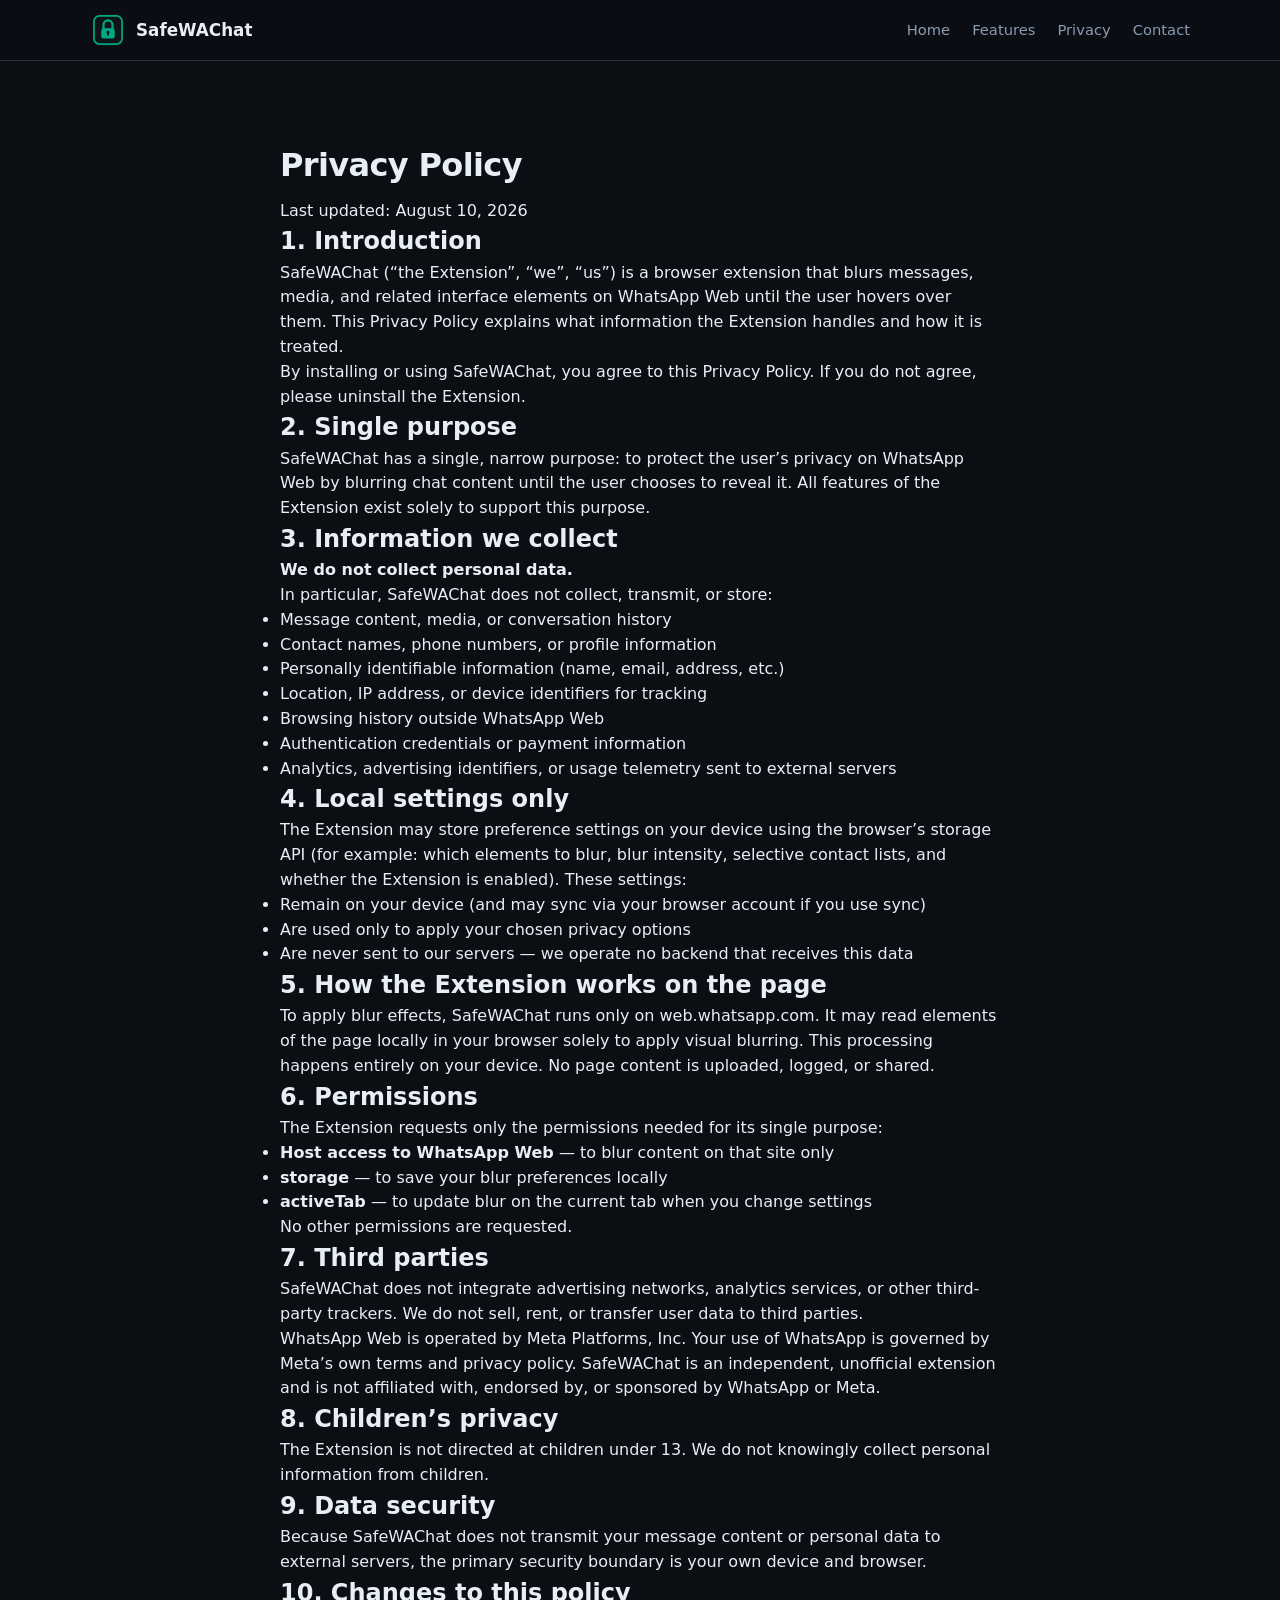
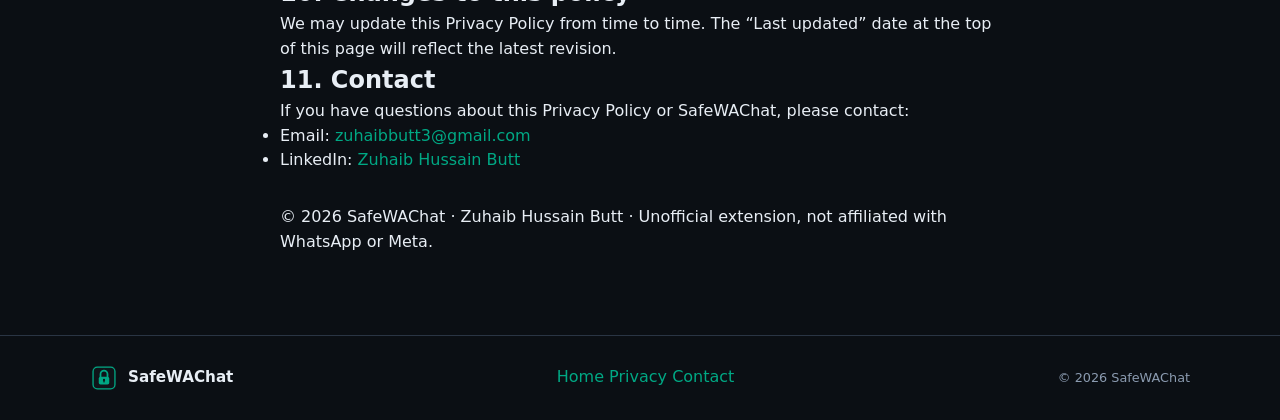
==== docs/privacy.html @ 2e74240d "Add privacy policy page" ====
<!DOCTYPE html>
<html lang="en">
<head>
  <meta charset="UTF-8" />
  <meta name="viewport" content="width=device-width, initial-scale=1.0" />
  <title>Privacy Policy – SafeWAChat</title>
  <meta name="description" content="Privacy Policy for SafeWAChat – how we handle your data." />
  <meta name="theme-color" content="#00a884" />
  <link rel="icon" type="image/svg+xml" href="assets/icon.svg" />
  <link rel="stylesheet" href="styles.css" />
</head>
<body>
  <nav class="nav">
    <div class="container nav-inner">
      <a href="index.html" class="brand">
        <img src="assets/icon.svg" alt="SafeWAChat" width="36" height="36" />
        <span>SafeWAChat</span>
      </a>
      <div class="nav-links">
        <a href="index.html">Home</a>
        <a href="index.html#features">Features</a>
        <a href="privacy.html">Privacy</a>
        <a href="contact.html">Contact</a>
      </div>
    </div>
  </nav>

  <main class="section">
    <div class="container narrow policy">
      <h1 class="section-title" style="text-align:left;margin-bottom:8px;">Privacy Policy</h1>
      <p class="muted">Last updated: August 10, 2026</p>

      <h2>1. Introduction</h2>
      <p>
        SafeWAChat (“the Extension”, “we”, “us”) is a browser extension that blurs messages, media,
        and related interface elements on WhatsApp Web until the user hovers over them.
        This Privacy Policy explains what information the Extension handles and how it is treated.
      </p>
      <p>
        By installing or using SafeWAChat, you agree to this Privacy Policy.
        If you do not agree, please uninstall the Extension.
      </p>

      <h2>2. Single purpose</h2>
      <p>
        SafeWAChat has a single, narrow purpose: to protect the user’s privacy on WhatsApp Web
        by blurring chat content until the user chooses to reveal it. All features of the Extension
        exist solely to support this purpose.
      </p>

      <h2>3. Information we collect</h2>
      <p><strong>We do not collect personal data.</strong></p>
      <p>In particular, SafeWAChat does not collect, transmit, or store:</p>
      <ul>
        <li>Message content, media, or conversation history</li>
        <li>Contact names, phone numbers, or profile information</li>
        <li>Personally identifiable information (name, email, address, etc.)</li>
        <li>Location, IP address, or device identifiers for tracking</li>
        <li>Browsing history outside WhatsApp Web</li>
        <li>Authentication credentials or payment information</li>
        <li>Analytics, advertising identifiers, or usage telemetry sent to external servers</li>
      </ul>

      <h2>4. Local settings only</h2>
      <p>
        The Extension may store preference settings on your device using the browser’s storage API
        (for example: which elements to blur, blur intensity, selective contact lists, and whether
        the Extension is enabled). These settings:
      </p>
      <ul>
        <li>Remain on your device (and may sync via your browser account if you use sync)</li>
        <li>Are used only to apply your chosen privacy options</li>
        <li>Are never sent to our servers — we operate no backend that receives this data</li>
      </ul>

      <h2>5. How the Extension works on the page</h2>
      <p>
        To apply blur effects, SafeWAChat runs only on web.whatsapp.com.
        It may read elements of the page locally in your browser solely to apply visual blurring.
        This processing happens entirely on your device. No page content is uploaded, logged, or shared.
      </p>

      <h2>6. Permissions</h2>
      <p>The Extension requests only the permissions needed for its single purpose:</p>
      <ul>
        <li><strong>Host access to WhatsApp Web</strong> — to blur content on that site only</li>
        <li><strong>storage</strong> — to save your blur preferences locally</li>
        <li><strong>activeTab</strong> — to update blur on the current tab when you change settings</li>
      </ul>
      <p>No other permissions are requested.</p>

      <h2>7. Third parties</h2>
      <p>
        SafeWAChat does not integrate advertising networks, analytics services, or other third-party
        trackers. We do not sell, rent, or transfer user data to third parties.
      </p>
      <p>
        WhatsApp Web is operated by Meta Platforms, Inc. Your use of WhatsApp is governed by Meta’s
        own terms and privacy policy. SafeWAChat is an independent, unofficial extension and is not
        affiliated with, endorsed by, or sponsored by WhatsApp or Meta.
      </p>

      <h2>8. Children’s privacy</h2>
      <p>
        The Extension is not directed at children under 13. We do not knowingly collect personal
        information from children.
      </p>

      <h2>9. Data security</h2>
      <p>
        Because SafeWAChat does not transmit your message content or personal data to external servers,
        the primary security boundary is your own device and browser.
      </p>

      <h2>10. Changes to this policy</h2>
      <p>
        We may update this Privacy Policy from time to time. The “Last updated” date at the top of
        this page will reflect the latest revision.
      </p>

      <h2>11. Contact</h2>
      <p>If you have questions about this Privacy Policy or SafeWAChat, please contact:</p>
      <ul>
        <li>Email: <a href="mailto:zuhaibbutt3@gmail.com">zuhaibbutt3@gmail.com</a></li>
        <li>LinkedIn: <a href="https://www.linkedin.com/in/zuhaib-hussain-butt-6628141a4" target="_blank" rel="noopener">Zuhaib Hussain Butt</a></li>
      </ul>

      <p class="muted" style="margin-top:32px;">
        © 2026 SafeWAChat · Zuhaib Hussain Butt · Unofficial extension, not affiliated with WhatsApp or Meta.
      </p>
    </div>
  </main>

  <footer class="footer">
    <div class="container footer-inner">
      <div class="brand">
        <img src="assets/icon.svg" alt="" width="28" height="28" />
        <span>SafeWAChat</span>
      </div>
      <div class="footer-links">
        <a href="index.html">Home</a>
        <a href="privacy.html">Privacy</a>
        <a href="contact.html">Contact</a>
      </div>
      <p class="copy">© 2026 SafeWAChat</p>
    </div>
  </footer>
</body>
</html>
---- docs/styles.css ----
/* Privacy Extension for WhatsApp Web – Landing page */

:root {
  --bg: #0b0f14;
  --bg-alt: #111820;
  --surface: #1a2332;
  --border: #2a3544;
  --text: #e8eef5;
  --muted: #8b9bb0;
  --green: #00a884;
  --green-dim: #008f70;
  --green-glow: rgba(0, 168, 132, 0.25);
  --radius: 12px;
  --font: system-ui, -apple-system, BlinkMacSystemFont, "Segoe UI", Roboto, sans-serif;
}

*,
*::before,
*::after {
  box-sizing: border-box;
  margin: 0;
  padding: 0;
}

html {
  scroll-behavior: smooth;
}

body {
  font-family: var(--font);
  background: var(--bg);
  color: var(--text);
  line-height: 1.55;
  -webkit-font-smoothing: antialiased;
}

a {
  color: var(--green);
  text-decoration: none;
}

a:hover {
  text-decoration: underline;
}

.container {
  width: min(1100px, 92%);
  margin: 0 auto;
}

.container.narrow {
  width: min(720px, 92%);
}

/* ----- Nav ----- */
.nav {
  position: sticky;
  top: 0;
  z-index: 50;
  background: rgba(11, 15, 20, 0.85);
  backdrop-filter: blur(12px);
  border-bottom: 1px solid var(--border);
}

.nav-inner {
  display: flex;
  align-items: center;
  justify-content: space-between;
  height: 60px;
}

.brand {
  display: flex;
  align-items: center;
  gap: 10px;
  font-weight: 700;
  font-size: 1.05rem;
  color: var(--text);
  text-decoration: none;
}

.brand img {
  border-radius: 8px;
}

.nav-links {
  display: flex;
  align-items: center;
  gap: 22px;
}

.nav-links a {
  color: var(--muted);
  font-size: 0.92rem;
  text-decoration: none;
  transition: color 0.15s;
}

.nav-links a:hover {
  color: var(--text);
}

/* ----- Buttons ----- */
.btn {
  display: inline-flex;
  align-items: center;
  justify-content: center;
  gap: 8px;
  padding: 11px 22px;
  border-radius: 10px;
  font-weight: 600;
  font-size: 0.95rem;
  border: none;
  cursor: pointer;
  transition: background 0.15s, transform 0.1s;
  text-decoration: none !important;
}

.btn:active {
  transform: scale(0.98);
}

.btn-primary {
  background: var(--green);
  color: #fff;
}

.btn-primary:hover {
  background: var(--green-dim);
}

.btn-ghost {
  background: transparent;
  color: var(--text);
  border: 1px solid var(--border);
}

.btn-ghost:hover {
  background: var(--surface);
}

.btn-sm {
  padding: 7px 14px;
  font-size: 0.85rem;
  background: var(--green);
  color: #fff;
  border-radius: 8px;
}

.btn-sm:hover {
  background: var(--green-dim);
}

/* ----- Hero ----- */
.hero {
  padding: 72px 0 80px;
  background:
    radial-gradient(ellipse 80% 50% at 50% -20%, var(--green-glow), transparent),
    var(--bg);
}

.hero-inner {
  display: grid;
  grid-template-columns: 1.1fr 1fr;
  gap: 48px;
  align-items: center;
}

.badge {
  display: inline-block;
  font-size: 0.75rem;
  font-weight: 600;
  letter-spacing: 0.04em;
  text-transform: uppercase;
  color: var(--green);
  background: rgba(0, 168, 132, 0.12);
  border: 1px solid rgba(0, 168, 132, 0.3);
  padding: 5px 12px;
  border-radius: 999px;
  margin-bottom: 18px;
}

.hero h1 {
  font-size: clamp(2rem, 4.5vw, 2.85rem);
  line-height: 1.15;
  font-weight: 800;
  letter-spacing: -0.02em;
  margin-bottom: 16px;
}

.accent {
  color: var(--green);
}

.lead {
  font-size: 1.1rem;
  color: var(--muted);
  max-width: 480px;
  margin-bottom: 28px;
}

.hero-actions {
  display: flex;
  flex-wrap: wrap;
  gap: 12px;
  margin-bottom: 14px;
}

.hint {
  font-size: 0.85rem;
  color: var(--muted);
}

/* Mock browser window */
.mock-window {
  background: var(--surface);
  border: 1px solid var(--border);
  border-radius: 14px;
  overflow: hidden;
  box-shadow: 0 24px 60px rgba(0, 0, 0, 0.45);
}

.mock-titlebar {
  display: flex;
  align-items: center;
  gap: 7px;
  padding: 10px 14px;
  background: #0f151c;
  border-bottom: 1px solid var(--border);
}

.dot {
  width: 10px;
  height: 10px;
  border-radius: 50%;
}
.dot.red { background: #ff5f57; }
.dot.yellow { background: #febc2e; }
.dot.green { background: #28c840; }

.mock-url {
  margin-left: 10px;
  font-size: 0.75rem;
  color: var(--muted);
  background: var(--bg);
  padding: 3px 12px;
  border-radius: 6px;
}

.mock-body {
  display: grid;
  grid-template-columns: 140px 1fr;
  min-height: 260px;
}

.mock-sidebar {
  background: #0f151c;
  border-right: 1px solid var(--border);
  padding: 12px 8px;
  display: flex;
  flex-direction: column;
  gap: 10px;
}

.mock-chat {
  display: flex;
  gap: 8px;
  align-items: center;
  padding: 6px;
  border-radius: 8px;
}

.mock-chat .avatar {
  width: 28px;
  height: 28px;
  border-radius: 50%;
  background: linear-gradient(135deg, #2a3544, #1a2332);
  flex-shrink: 0;
}

.mock-chat .lines {
  flex: 1;
  display: flex;
  flex-direction: column;
  gap: 4px;
}

.line {
  height: 7px;
  border-radius: 4px;
  background: #2a3544;
}
.line.w40 { width: 40%; }
.line.w50 { width: 50%; }
.line.w60 { width: 60%; }
.line.w65 { width: 65%; }
.line.w70 { width: 70%; }
.line.w80 { width: 80%; }

.blurred .avatar,
.blurred .lines .line,
.blurred.mock-msg {
  filter: blur(5px);
}

.mock-chat-panel {
  padding: 16px;
  display: flex;
  flex-direction: column;
  gap: 10px;
  background: var(--bg-alt);
}

.mock-msg {
  max-width: 85%;
  padding: 8px 12px;
  border-radius: 10px;
  font-size: 0.8rem;
  line-height: 1.35;
}

.mock-msg.in {
  background: #1e2a38;
  align-self: flex-start;
  border-bottom-left-radius: 3px;
}

.mock-msg.out {
  background: #005c4b;
  align-self: flex-end;
  border-bottom-right-radius: 3px;
}

.hover-hint {
  margin-top: auto;
  text-align: center;
  font-size: 0.72rem;
  color: var(--muted);
  letter-spacing: 0.03em;
}

/* ----- Sections ----- */
.section {
  padding: 80px 0;
}

.section-alt {
  background: var(--bg-alt);
}

.section-title {
  font-size: clamp(1.6rem, 3vw, 2rem);
  font-weight: 750;
  text-align: center;
  margin-bottom: 10px;
  letter-spacing: -0.02em;
}

.section-sub {
  text-align: center;
  color: var(--muted);
  margin-bottom: 40px;
  font-size: 1.05rem;
}

/* Features grid */
.features-grid {
  display: grid;
  grid-template-columns: repeat(3, 1fr);
  gap: 18px;
}

.card {
  background: var(--surface);
  border: 1px solid var(--border);
  border-radius: var(--radius);
  padding: 22px 20px;
  transition: border-color 0.15s, transform 0.15s;
}

.card:hover {
  border-color: rgba(0, 168, 132, 0.4);
  transform: translateY(-2px);
}

.icon-wrap {
  font-size: 1.5rem;
  margin-bottom: 12px;
}

.card h3 {
  font-size: 1.05rem;
  margin-bottom: 6px;
}

.card p {
  font-size: 0.9rem;
  color: var(--muted);
}

/* Install steps */
.steps {
  list-style: none;
  display: flex;
  flex-direction: column;
  gap: 22px;
  margin-bottom: 32px;
}

.steps li {
  display: flex;
  gap: 16px;
  align-items: flex-start;
}

.step-num {
  flex-shrink: 0;
  width: 32px;
  height: 32px;
  border-radius: 50%;
  background: var(--green);
  color: #fff;
  font-weight: 700;
  font-size: 0.9rem;
  display: flex;
  align-items: center;
  justify-content: center;
}

.steps strong {
  display: block;
  margin-bottom: 4px;
}

.steps p,
.steps pre {
  font-size: 0.9rem;
  color: var(--muted);
}

.steps code,
.steps pre code {
  font-family: ui-monospace, SFMono-Regular, Menlo, Monaco, Consolas, monospace;
  font-size: 0.82rem;
  background: var(--surface);
  padding: 2px 7px;
  border-radius: 5px;
  color: #b8e0d2;
}

.steps pre {
  margin-top: 6px;
  overflow-x: auto;
}

.steps pre code {
  display: block;
  padding: 10px 14px;
}

.shortcut-box {
  display: flex;
  align-items: center;
  justify-content: center;
  gap: 10px;
  flex-wrap: wrap;
  background: var(--surface);
  border: 1px solid var(--border);
  border-radius: var(--radius);
  padding: 16px 20px;
  font-size: 0.95rem;
  color: var(--muted);
}

.kbd {
  display: inline-block;
  background: #0f151c;
  border: 1px solid var(--border);
  border-radius: 6px;
  padding: 4px 10px;
  font-family: inherit;
  font-weight: 600;
  font-size: 0.85rem;
  color: var(--text);
  box-shadow: 0 2px 0 var(--border);
}

/* Privacy */
.privacy-grid {
  display: grid;
  grid-template-columns: 1fr 1fr;
  gap: 20px;
}

.privacy-item {
  background: var(--surface);
  border: 1px solid var(--border);
  border-radius: var(--radius);
  padding: 20px;
}

.privacy-item h3 {
  font-size: 1rem;
  margin-bottom: 6px;
}

.privacy-item p {
  font-size: 0.9rem;
  color: var(--muted);
}

.privacy-item code {
  font-size: 0.8rem;
  background: var(--bg);
  padding: 1px 5px;
  border-radius: 4px;
}

/* CTA */
.cta {
  padding: 72px 0;
  text-align: center;
  background:
    radial-gradient(ellipse 60% 60% at 50% 100%, var(--green-glow), transparent),
    var(--bg-alt);
}

.cta-icon {
  border-radius: 16px;
  margin-bottom: 18px;
}

.cta h2 {
  font-size: 1.7rem;
  margin-bottom: 8px;
}

.cta p {
  color: var(--muted);
  margin-bottom: 24px;
}

.cta .hero-actions {
  justify-content: center;
}

/* Footer */
.footer {
  border-top: 1px solid var(--border);
  padding: 28px 0;
}

.footer-inner {
  display: flex;
  flex-wrap: wrap;
  align-items: center;
  justify-content: space-between;
  gap: 12px;
}

.footer .brand {
  font-size: 0.95rem;
}

.disclaimer,
.copy {
  font-size: 0.8rem;
  color: var(--muted);
}

/* ----- Responsive ----- */
@media (max-width: 860px) {
  .hero-inner {
    grid-template-columns: 1fr;
    gap: 40px;
  }

  .features-grid {
    grid-template-columns: 1fr 1fr;
  }

  .nav-links a:not(.btn-sm) {
    display: none;
  }
}

@media (max-width: 560px) {
  .features-grid {
    grid-template-columns: 1fr;
  }

  .privacy-grid {
    grid-template-columns: 1fr;
  }

  .mock-body {
    grid-template-columns: 1fr;
  }

  .mock-sidebar {
    display: none;
  }

  .hero {
    padding: 48px 0 56px;
  }

  .section {
    padding: 56px 0;
  }
}
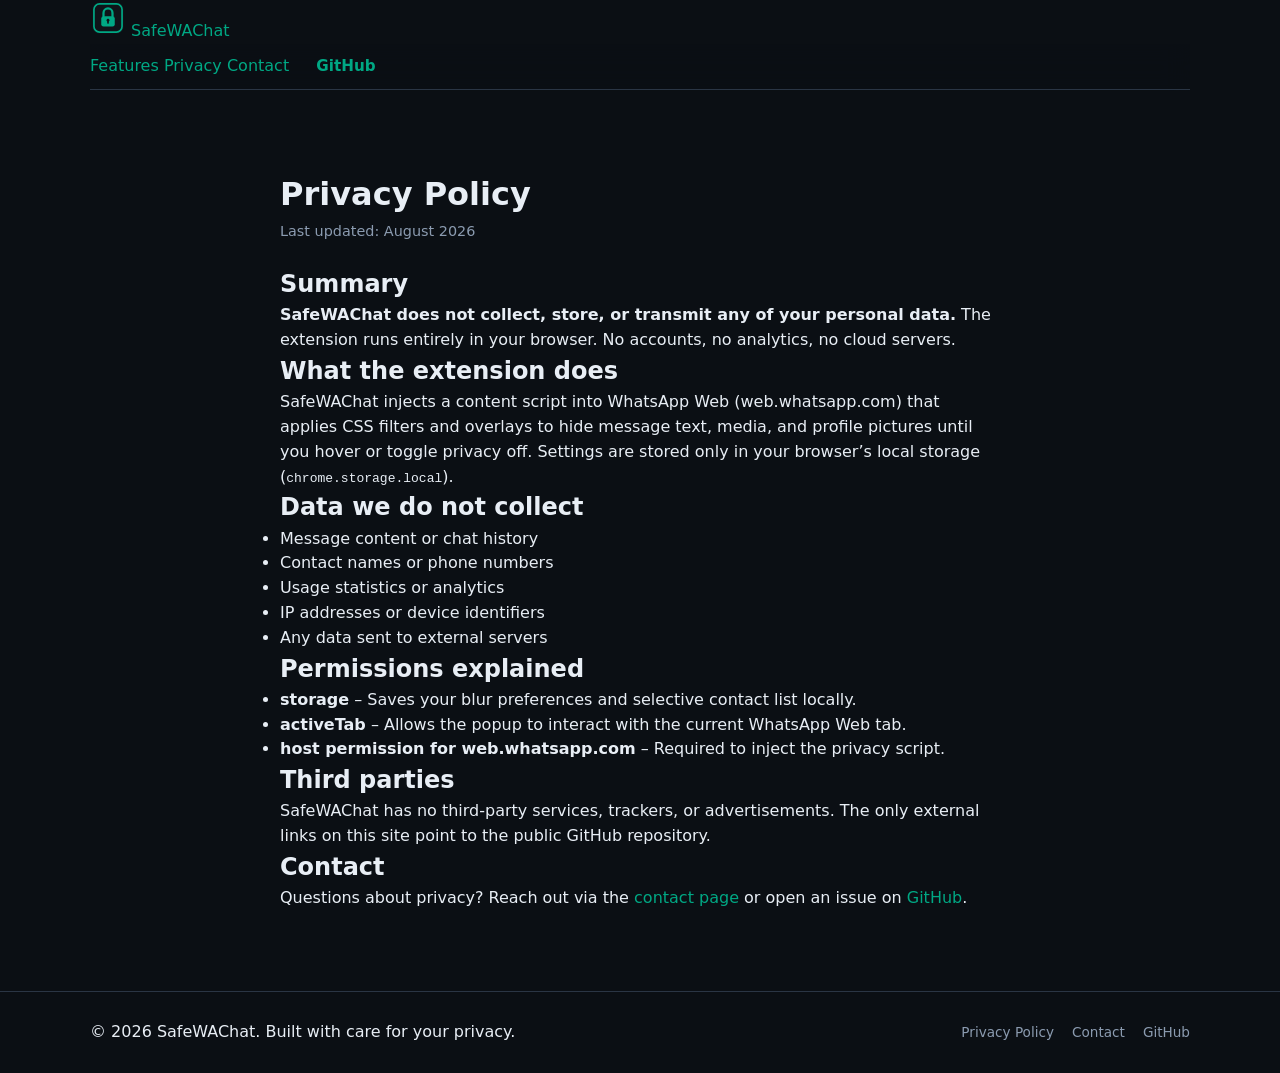
==== commit e6452ccc: "Update SafeWAChat landing pages, styles, and SVG icon" ====
--- a/docs/privacy.html
+++ b/docs/privacy.html
@@ -4,145 +4,86 @@
   <meta charset="UTF-8" />
   <meta name="viewport" content="width=device-width, initial-scale=1.0" />
   <title>Privacy Policy – SafeWAChat</title>
-  <meta name="description" content="Privacy Policy for SafeWAChat – how we handle your data." />
-  <meta name="theme-color" content="#00a884" />
+  <meta name="description" content="Privacy policy for SafeWAChat – we collect nothing. Everything runs locally." />
+  <link rel="stylesheet" href="styles.css" />
   <link rel="icon" type="image/svg+xml" href="assets/icon.svg" />
-  <link rel="stylesheet" href="styles.css" />
 </head>
 <body>
-  <nav class="nav">
-    <div class="container nav-inner">
-      <a href="index.html" class="brand">
+  <header class="header">
+    <div class="container header-inner">
+      <a href="index.html" class="logo">
         <img src="assets/icon.svg" alt="SafeWAChat" width="36" height="36" />
         <span>SafeWAChat</span>
       </a>
-      <div class="nav-links">
-        <a href="index.html">Home</a>
+      <nav class="nav">
         <a href="index.html#features">Features</a>
         <a href="privacy.html">Privacy</a>
         <a href="contact.html">Contact</a>
-      </div>
+        <a href="https://github.com/zuhaibbutt786/whatsapp-web-privacy-extension" class="btn btn-sm" target="_blank" rel="noopener">GitHub</a>
+      </nav>
     </div>
-  </nav>
+  </header>
 
   <main class="section">
-    <div class="container narrow policy">
-      <h1 class="section-title" style="text-align:left;margin-bottom:8px;">Privacy Policy</h1>
-      <p class="muted">Last updated: August 10, 2026</p>
+    <div class="container narrow">
+      <h1 class="page-title">Privacy Policy</h1>
+      <p class="muted">Last updated: August 2026</p>
 
-      <h2>1. Introduction</h2>
-      <p>
-        SafeWAChat (“the Extension”, “we”, “us”) is a browser extension that blurs messages, media,
-        and related interface elements on WhatsApp Web until the user hovers over them.
-        This Privacy Policy explains what information the Extension handles and how it is treated.
-      </p>
-      <p>
-        By installing or using SafeWAChat, you agree to this Privacy Policy.
-        If you do not agree, please uninstall the Extension.
-      </p>
+      <div class="prose">
+        <h2>Summary</h2>
+        <p>
+          <strong>SafeWAChat does not collect, store, or transmit any of your personal data.</strong>
+          The extension runs entirely in your browser. No accounts, no analytics, no cloud servers.
+        </p>
 
-      <h2>2. Single purpose</h2>
-      <p>
-        SafeWAChat has a single, narrow purpose: to protect the user’s privacy on WhatsApp Web
-        by blurring chat content until the user chooses to reveal it. All features of the Extension
-        exist solely to support this purpose.
-      </p>
+        <h2>What the extension does</h2>
+        <p>
+          SafeWAChat injects a content script into WhatsApp Web (web.whatsapp.com) that applies CSS
+          filters and overlays to hide message text, media, and profile pictures until you hover or
+          toggle privacy off. Settings are stored only in your browser’s local storage
+          (<code>chrome.storage.local</code>).
+        </p>
 
-      <h2>3. Information we collect</h2>
-      <p><strong>We do not collect personal data.</strong></p>
-      <p>In particular, SafeWAChat does not collect, transmit, or store:</p>
-      <ul>
-        <li>Message content, media, or conversation history</li>
-        <li>Contact names, phone numbers, or profile information</li>
-        <li>Personally identifiable information (name, email, address, etc.)</li>
-        <li>Location, IP address, or device identifiers for tracking</li>
-        <li>Browsing history outside WhatsApp Web</li>
-        <li>Authentication credentials or payment information</li>
-        <li>Analytics, advertising identifiers, or usage telemetry sent to external servers</li>
-      </ul>
+        <h2>Data we do not collect</h2>
+        <ul>
+          <li>Message content or chat history</li>
+          <li>Contact names or phone numbers</li>
+          <li>Usage statistics or analytics</li>
+          <li>IP addresses or device identifiers</li>
+          <li>Any data sent to external servers</li>
+        </ul>
 
-      <h2>4. Local settings only</h2>
-      <p>
-        The Extension may store preference settings on your device using the browser’s storage API
-        (for example: which elements to blur, blur intensity, selective contact lists, and whether
-        the Extension is enabled). These settings:
-      </p>
-      <ul>
-        <li>Remain on your device (and may sync via your browser account if you use sync)</li>
-        <li>Are used only to apply your chosen privacy options</li>
-        <li>Are never sent to our servers — we operate no backend that receives this data</li>
-      </ul>
+        <h2>Permissions explained</h2>
+        <ul>
+          <li><strong>storage</strong> – Saves your blur preferences and selective contact list locally.</li>
+          <li><strong>activeTab</strong> – Allows the popup to interact with the current WhatsApp Web tab.</li>
+          <li><strong>host permission for web.whatsapp.com</strong> – Required to inject the privacy script.</li>
+        </ul>
 
-      <h2>5. How the Extension works on the page</h2>
-      <p>
-        To apply blur effects, SafeWAChat runs only on web.whatsapp.com.
-        It may read elements of the page locally in your browser solely to apply visual blurring.
-        This processing happens entirely on your device. No page content is uploaded, logged, or shared.
-      </p>
+        <h2>Third parties</h2>
+        <p>
+          SafeWAChat has no third-party services, trackers, or advertisements.
+          The only external links on this site point to the public GitHub repository.
+        </p>
 
-      <h2>6. Permissions</h2>
-      <p>The Extension requests only the permissions needed for its single purpose:</p>
-      <ul>
-        <li><strong>Host access to WhatsApp Web</strong> — to blur content on that site only</li>
-        <li><strong>storage</strong> — to save your blur preferences locally</li>
-        <li><strong>activeTab</strong> — to update blur on the current tab when you change settings</li>
-      </ul>
-      <p>No other permissions are requested.</p>
-
-      <h2>7. Third parties</h2>
-      <p>
-        SafeWAChat does not integrate advertising networks, analytics services, or other third-party
-        trackers. We do not sell, rent, or transfer user data to third parties.
-      </p>
-      <p>
-        WhatsApp Web is operated by Meta Platforms, Inc. Your use of WhatsApp is governed by Meta’s
-        own terms and privacy policy. SafeWAChat is an independent, unofficial extension and is not
-        affiliated with, endorsed by, or sponsored by WhatsApp or Meta.
-      </p>
-
-      <h2>8. Children’s privacy</h2>
-      <p>
-        The Extension is not directed at children under 13. We do not knowingly collect personal
-        information from children.
-      </p>
-
-      <h2>9. Data security</h2>
-      <p>
-        Because SafeWAChat does not transmit your message content or personal data to external servers,
-        the primary security boundary is your own device and browser.
-      </p>
-
-      <h2>10. Changes to this policy</h2>
-      <p>
-        We may update this Privacy Policy from time to time. The “Last updated” date at the top of
-        this page will reflect the latest revision.
-      </p>
-
-      <h2>11. Contact</h2>
-      <p>If you have questions about this Privacy Policy or SafeWAChat, please contact:</p>
-      <ul>
-        <li>Email: <a href="mailto:zuhaibbutt3@gmail.com">zuhaibbutt3@gmail.com</a></li>
-        <li>LinkedIn: <a href="https://www.linkedin.com/in/zuhaib-hussain-butt-6628141a4" target="_blank" rel="noopener">Zuhaib Hussain Butt</a></li>
-      </ul>
-
-      <p class="muted" style="margin-top:32px;">
-        © 2026 SafeWAChat · Zuhaib Hussain Butt · Unofficial extension, not affiliated with WhatsApp or Meta.
-      </p>
+        <h2>Contact</h2>
+        <p>
+          Questions about privacy? Reach out via the
+          <a href="contact.html">contact page</a> or open an issue on
+          <a href="https://github.com/zuhaibbutt786/whatsapp-web-privacy-extension" target="_blank" rel="noopener">GitHub</a>.
+        </p>
+      </div>
     </div>
   </main>
 
   <footer class="footer">
     <div class="container footer-inner">
-      <div class="brand">
-        <img src="assets/icon.svg" alt="" width="28" height="28" />
-        <span>SafeWAChat</span>
+      <p>© 2026 SafeWAChat. Built with care for your privacy.</p>
+      <div class="footer-links">
+        <a href="privacy.html">Privacy Policy</a>
+        <a href="contact.html">Contact</a>
+        <a href="https://github.com/zuhaibbutt786/whatsapp-web-privacy-extension" target="_blank" rel="noopener">GitHub</a>
       </div>
-      <div class="footer-links">
-        <a href="index.html">Home</a>
-        <a href="privacy.html">Privacy</a>
-        <a href="contact.html">Contact</a>
-      </div>
-      <p class="copy">© 2026 SafeWAChat</p>
     </div>
   </footer>
 </body>
--- a/docs/styles.css
+++ b/docs/styles.css
@@ -1,4 +1,4 @@
-/* Privacy Extension for WhatsApp Web – Landing page */
+/* SafeWAChat – Landing page */
 
 :root {
   --bg: #0b0f14;
@@ -52,7 +52,6 @@
   width: min(720px, 92%);
 }
 
-/* ----- Nav ----- */
 .nav {
   position: sticky;
   top: 0;
@@ -100,7 +99,6 @@
   color: var(--text);
 }
 
-/* ----- Buttons ----- */
 .btn {
   display: inline-flex;
   align-items: center;
@@ -139,19 +137,6 @@
   background: var(--surface);
 }
 
-.btn-sm {
-  padding: 7px 14px;
-  font-size: 0.85rem;
-  background: var(--green);
-  color: #fff;
-  border-radius: 8px;
-}
-
-.btn-sm:hover {
-  background: var(--green-dim);
-}
-
-/* ----- Hero ----- */
 .hero {
   padding: 72px 0 80px;
   background:
@@ -206,12 +191,6 @@
   margin-bottom: 14px;
 }
 
-.hint {
-  font-size: 0.85rem;
-  color: var(--muted);
-}
-
-/* Mock browser window */
 .mock-window {
   background: var(--surface);
   border: 1px solid var(--border);
@@ -339,7 +318,6 @@
   letter-spacing: 0.03em;
 }
 
-/* ----- Sections ----- */
 .section {
   padding: 80px 0;
 }
@@ -363,7 +341,6 @@
   font-size: 1.05rem;
 }
 
-/* Features grid */
 .features-grid {
   display: grid;
   grid-template-columns: repeat(3, 1fr);
@@ -398,94 +375,6 @@
   color: var(--muted);
 }
 
-/* Install steps */
-.steps {
-  list-style: none;
-  display: flex;
-  flex-direction: column;
-  gap: 22px;
-  margin-bottom: 32px;
-}
-
-.steps li {
-  display: flex;
-  gap: 16px;
-  align-items: flex-start;
-}
-
-.step-num {
-  flex-shrink: 0;
-  width: 32px;
-  height: 32px;
-  border-radius: 50%;
-  background: var(--green);
-  color: #fff;
-  font-weight: 700;
-  font-size: 0.9rem;
-  display: flex;
-  align-items: center;
-  justify-content: center;
-}
-
-.steps strong {
-  display: block;
-  margin-bottom: 4px;
-}
-
-.steps p,
-.steps pre {
-  font-size: 0.9rem;
-  color: var(--muted);
-}
-
-.steps code,
-.steps pre code {
-  font-family: ui-monospace, SFMono-Regular, Menlo, Monaco, Consolas, monospace;
-  font-size: 0.82rem;
-  background: var(--surface);
-  padding: 2px 7px;
-  border-radius: 5px;
-  color: #b8e0d2;
-}
-
-.steps pre {
-  margin-top: 6px;
-  overflow-x: auto;
-}
-
-.steps pre code {
-  display: block;
-  padding: 10px 14px;
-}
-
-.shortcut-box {
-  display: flex;
-  align-items: center;
-  justify-content: center;
-  gap: 10px;
-  flex-wrap: wrap;
-  background: var(--surface);
-  border: 1px solid var(--border);
-  border-radius: var(--radius);
-  padding: 16px 20px;
-  font-size: 0.95rem;
-  color: var(--muted);
-}
-
-.kbd {
-  display: inline-block;
-  background: #0f151c;
-  border: 1px solid var(--border);
-  border-radius: 6px;
-  padding: 4px 10px;
-  font-family: inherit;
-  font-weight: 600;
-  font-size: 0.85rem;
-  color: var(--text);
-  box-shadow: 0 2px 0 var(--border);
-}
-
-/* Privacy */
 .privacy-grid {
   display: grid;
   grid-template-columns: 1fr 1fr;
@@ -509,14 +398,6 @@
   color: var(--muted);
 }
 
-.privacy-item code {
-  font-size: 0.8rem;
-  background: var(--bg);
-  padding: 1px 5px;
-  border-radius: 4px;
-}
-
-/* CTA */
 .cta {
   padding: 72px 0;
   text-align: center;
@@ -544,7 +425,6 @@
   justify-content: center;
 }
 
-/* Footer */
 .footer {
   border-top: 1px solid var(--border);
   padding: 28px 0;
@@ -568,19 +448,117 @@
   color: var(--muted);
 }
 
-/* ----- Responsive ----- */
+.intro-card {
+  background: var(--surface);
+  border: 1px solid var(--border);
+  border-radius: var(--radius);
+  padding: 28px 26px;
+  font-size: 1.02rem;
+  color: var(--muted);
+  line-height: 1.65;
+}
+
+.intro-card p + p {
+  margin-top: 14px;
+}
+
+.intro-card strong {
+  color: var(--text);
+}
+
+.policy h2 {
+  font-size: 1.15rem;
+  margin: 28px 0 10px;
+  color: var(--text);
+}
+
+.policy p,
+.policy li {
+  color: var(--muted);
+  font-size: 0.95rem;
+  line-height: 1.6;
+  margin-bottom: 10px;
+}
+
+.policy ul {
+  padding-left: 22px;
+  margin-bottom: 14px;
+}
+
+.muted {
+  color: var(--muted);
+  font-size: 0.9rem;
+  margin-bottom: 24px;
+}
+
+.contact-grid {
+  display: grid;
+  grid-template-columns: repeat(3, 1fr);
+  gap: 18px;
+  margin-top: 28px;
+}
+
+.contact-card {
+  background: var(--surface);
+  border: 1px solid var(--border);
+  border-radius: var(--radius);
+  padding: 28px 20px;
+  text-align: center;
+  text-decoration: none !important;
+  color: inherit;
+  transition: border-color 0.15s, transform 0.15s;
+}
+
+.contact-card:hover {
+  border-color: rgba(0, 168, 132, 0.45);
+  transform: translateY(-2px);
+}
+
+.contact-icon {
+  font-size: 1.8rem;
+  margin-bottom: 12px;
+}
+
+.contact-card h3 {
+  font-size: 1.05rem;
+  margin-bottom: 6px;
+  color: var(--text);
+}
+
+.contact-card p {
+  font-size: 0.9rem;
+  color: var(--muted);
+  word-break: break-all;
+}
+
+.footer-links {
+  display: flex;
+  gap: 18px;
+}
+
+.footer-links a {
+  color: var(--muted);
+  font-size: 0.85rem;
+  text-decoration: none;
+}
+
+.footer-links a:hover {
+  color: var(--green);
+}
+
 @media (max-width: 860px) {
   .hero-inner {
     grid-template-columns: 1fr;
     gap: 40px;
   }
-
   .features-grid {
     grid-template-columns: 1fr 1fr;
   }
-
-  .nav-links a:not(.btn-sm) {
-    display: none;
+}
+
+@media (max-width: 700px) {
+  .contact-grid {
+    grid-template-columns: 1fr;
   }
 }
 
@@ -588,23 +566,18 @@
   .features-grid {
     grid-template-columns: 1fr;
   }
-
   .privacy-grid {
     grid-template-columns: 1fr;
   }
-
   .mock-body {
     grid-template-columns: 1fr;
   }
-
   .mock-sidebar {
     display: none;
   }
-
   .hero {
     padding: 48px 0 56px;
   }
-
   .section {
     padding: 56px 0;
   }
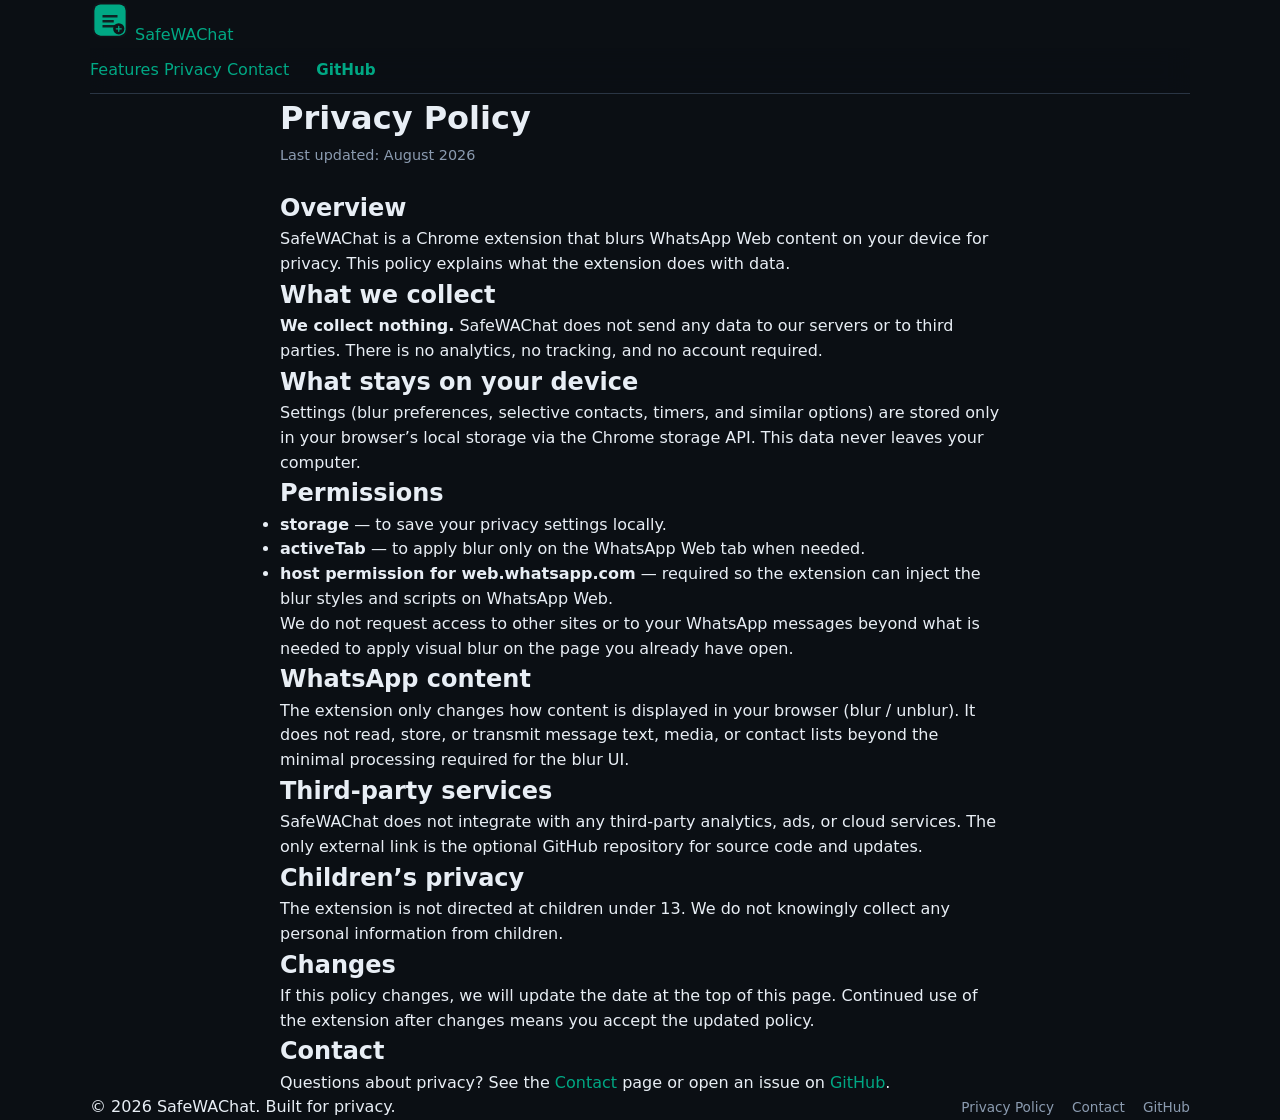
==== commit c0a3c714: "Update SafeWAChat docs: landing, privacy, contact, styles, script and SVG icon" ====
--- a/docs/privacy.html
+++ b/docs/privacy.html
@@ -3,82 +3,87 @@
 <head>
   <meta charset="UTF-8" />
   <meta name="viewport" content="width=device-width, initial-scale=1.0" />
-  <title>Privacy Policy – SafeWAChat</title>
-  <meta name="description" content="Privacy policy for SafeWAChat – we collect nothing. Everything runs locally." />
+  <meta name="description" content="SafeWAChat Privacy Policy — how we handle data and what the extension does and does not collect." />
+  <title>Privacy Policy — SafeWAChat</title>
+  <link rel="icon" type="image/svg+xml" href="assets/icon.svg" />
   <link rel="stylesheet" href="styles.css" />
-  <link rel="icon" type="image/svg+xml" href="assets/icon.svg" />
 </head>
 <body>
-  <header class="header">
+  <header class="site-header">
     <div class="container header-inner">
       <a href="index.html" class="logo">
-        <img src="assets/icon.svg" alt="SafeWAChat" width="36" height="36" />
+        <img src="assets/icon.svg" alt="SafeWAChat" width="40" height="40" />
         <span>SafeWAChat</span>
       </a>
       <nav class="nav">
         <a href="index.html#features">Features</a>
-        <a href="privacy.html">Privacy</a>
+        <a href="privacy.html" class="active">Privacy</a>
         <a href="contact.html">Contact</a>
-        <a href="https://github.com/zuhaibbutt786/whatsapp-web-privacy-extension" class="btn btn-sm" target="_blank" rel="noopener">GitHub</a>
+        <a href="https://github.com/zuhaibbutt786/whatsapp-web-privacy-extension" class="btn btn-outline" target="_blank" rel="noopener">GitHub</a>
       </nav>
     </div>
   </header>
 
-  <main class="section">
+  <main class="page-content">
     <div class="container narrow">
-      <h1 class="page-title">Privacy Policy</h1>
+      <h1>Privacy Policy</h1>
       <p class="muted">Last updated: August 2026</p>
 
-      <div class="prose">
-        <h2>Summary</h2>
-        <p>
-          <strong>SafeWAChat does not collect, store, or transmit any of your personal data.</strong>
-          The extension runs entirely in your browser. No accounts, no analytics, no cloud servers.
-        </p>
+      <section>
+        <h2>Overview</h2>
+        <p>SafeWAChat is a Chrome extension that blurs WhatsApp Web content on your device for privacy. This policy explains what the extension does with data.</p>
+      </section>
 
-        <h2>What the extension does</h2>
-        <p>
-          SafeWAChat injects a content script into WhatsApp Web (web.whatsapp.com) that applies CSS
-          filters and overlays to hide message text, media, and profile pictures until you hover or
-          toggle privacy off. Settings are stored only in your browser’s local storage
-          (<code>chrome.storage.local</code>).
-        </p>
+      <section>
+        <h2>What we collect</h2>
+        <p><strong>We collect nothing.</strong> SafeWAChat does not send any data to our servers or to third parties. There is no analytics, no tracking, and no account required.</p>
+      </section>
 
-        <h2>Data we do not collect</h2>
+      <section>
+        <h2>What stays on your device</h2>
+        <p>Settings (blur preferences, selective contacts, timers, and similar options) are stored only in your browser’s local storage via the Chrome storage API. This data never leaves your computer.</p>
+      </section>
+
+      <section>
+        <h2>Permissions</h2>
         <ul>
-          <li>Message content or chat history</li>
-          <li>Contact names or phone numbers</li>
-          <li>Usage statistics or analytics</li>
-          <li>IP addresses or device identifiers</li>
-          <li>Any data sent to external servers</li>
+          <li><strong>storage</strong> — to save your privacy settings locally.</li>
+          <li><strong>activeTab</strong> — to apply blur only on the WhatsApp Web tab when needed.</li>
+          <li><strong>host permission for web.whatsapp.com</strong> — required so the extension can inject the blur styles and scripts on WhatsApp Web.</li>
         </ul>
+        <p>We do not request access to other sites or to your WhatsApp messages beyond what is needed to apply visual blur on the page you already have open.</p>
+      </section>
 
-        <h2>Permissions explained</h2>
-        <ul>
-          <li><strong>storage</strong> – Saves your blur preferences and selective contact list locally.</li>
-          <li><strong>activeTab</strong> – Allows the popup to interact with the current WhatsApp Web tab.</li>
-          <li><strong>host permission for web.whatsapp.com</strong> – Required to inject the privacy script.</li>
-        </ul>
+      <section>
+        <h2>WhatsApp content</h2>
+        <p>The extension only changes how content is displayed in your browser (blur / unblur). It does not read, store, or transmit message text, media, or contact lists beyond the minimal processing required for the blur UI.</p>
+      </section>
 
-        <h2>Third parties</h2>
-        <p>
-          SafeWAChat has no third-party services, trackers, or advertisements.
-          The only external links on this site point to the public GitHub repository.
-        </p>
+      <section>
+        <h2>Third-party services</h2>
+        <p>SafeWAChat does not integrate with any third-party analytics, ads, or cloud services. The only external link is the optional GitHub repository for source code and updates.</p>
+      </section>
 
+      <section>
+        <h2>Children’s privacy</h2>
+        <p>The extension is not directed at children under 13. We do not knowingly collect any personal information from children.</p>
+      </section>
+
+      <section>
+        <h2>Changes</h2>
+        <p>If this policy changes, we will update the date at the top of this page. Continued use of the extension after changes means you accept the updated policy.</p>
+      </section>
+
+      <section>
         <h2>Contact</h2>
-        <p>
-          Questions about privacy? Reach out via the
-          <a href="contact.html">contact page</a> or open an issue on
-          <a href="https://github.com/zuhaibbutt786/whatsapp-web-privacy-extension" target="_blank" rel="noopener">GitHub</a>.
-        </p>
-      </div>
+        <p>Questions about privacy? See the <a href="contact.html">Contact</a> page or open an issue on <a href="https://github.com/zuhaibbutt786/whatsapp-web-privacy-extension" target="_blank" rel="noopener">GitHub</a>.</p>
+      </section>
     </div>
   </main>
 
-  <footer class="footer">
+  <footer class="site-footer">
     <div class="container footer-inner">
-      <p>© 2026 SafeWAChat. Built with care for your privacy.</p>
+      <p>© 2026 SafeWAChat. Built for privacy.</p>
       <div class="footer-links">
         <a href="privacy.html">Privacy Policy</a>
         <a href="contact.html">Contact</a>
@@ -86,5 +91,7 @@
       </div>
     </div>
   </footer>
+
+  <script src="script.js"></script>
 </body>
 </html>
--- a/docs/styles.css
+++ b/docs/styles.css
@@ -52,6 +52,7 @@
   width: min(720px, 92%);
 }
 
+/* ----- Nav ----- */
 .nav {
   position: sticky;
   top: 0;
@@ -99,6 +100,7 @@
   color: var(--text);
 }
 
+/* ----- Buttons ----- */
 .btn {
   display: inline-flex;
   align-items: center;
@@ -137,6 +139,19 @@
   background: var(--surface);
 }
 
+.btn-sm {
+  padding: 7px 14px;
+  font-size: 0.85rem;
+  background: var(--green);
+  color: #fff;
+  border-radius: 8px;
+}
+
+.btn-sm:hover {
+  background: var(--green-dim);
+}
+
+/* ----- Hero ----- */
 .hero {
   padding: 72px 0 80px;
   background:
@@ -318,6 +333,7 @@
   letter-spacing: 0.03em;
 }
 
+/* ----- Sections ----- */
 .section {
   padding: 80px 0;
 }
@@ -448,6 +464,49 @@
   color: var(--muted);
 }
 
+/* ----- Responsive ----- */
+@media (max-width: 860px) {
+  .hero-inner {
+    grid-template-columns: 1fr;
+    gap: 40px;
+  }
+
+  .features-grid {
+    grid-template-columns: 1fr 1fr;
+  }
+
+  .nav-links a:not(.btn-sm) {
+    display: none;
+  }
+}
+
+@media (max-width: 560px) {
+  .features-grid {
+    grid-template-columns: 1fr;
+  }
+
+  .privacy-grid {
+    grid-template-columns: 1fr;
+  }
+
+  .mock-body {
+    grid-template-columns: 1fr;
+  }
+
+  .mock-sidebar {
+    display: none;
+  }
+
+  .hero {
+    padding: 48px 0 56px;
+  }
+
+  .section {
+    padding: 56px 0;
+  }
+}
+
+/* ----- Extra pages ----- */
 .intro-card {
   background: var(--surface);
   border: 1px solid var(--border);
@@ -483,6 +542,14 @@
 .policy ul {
   padding-left: 22px;
   margin-bottom: 14px;
+}
+
+.policy code {
+  font-size: 0.85rem;
+  background: var(--surface);
+  padding: 2px 6px;
+  border-radius: 4px;
+  color: #b8e0d2;
 }
 
 .muted {
@@ -546,39 +613,8 @@
   color: var(--green);
 }
 
-@media (max-width: 860px) {
-  .hero-inner {
-    grid-template-columns: 1fr;
-    gap: 40px;
-  }
-  .features-grid {
-    grid-template-columns: 1fr 1fr;
-  }
-}
-
 @media (max-width: 700px) {
   .contact-grid {
     grid-template-columns: 1fr;
   }
 }
-
-@media (max-width: 560px) {
-  .features-grid {
-    grid-template-columns: 1fr;
-  }
-  .privacy-grid {
-    grid-template-columns: 1fr;
-  }
-  .mock-body {
-    grid-template-columns: 1fr;
-  }
-  .mock-sidebar {
-    display: none;
-  }
-  .hero {
-    padding: 48px 0 56px;
-  }
-  .section {
-    padding: 56px 0;
-  }
-}
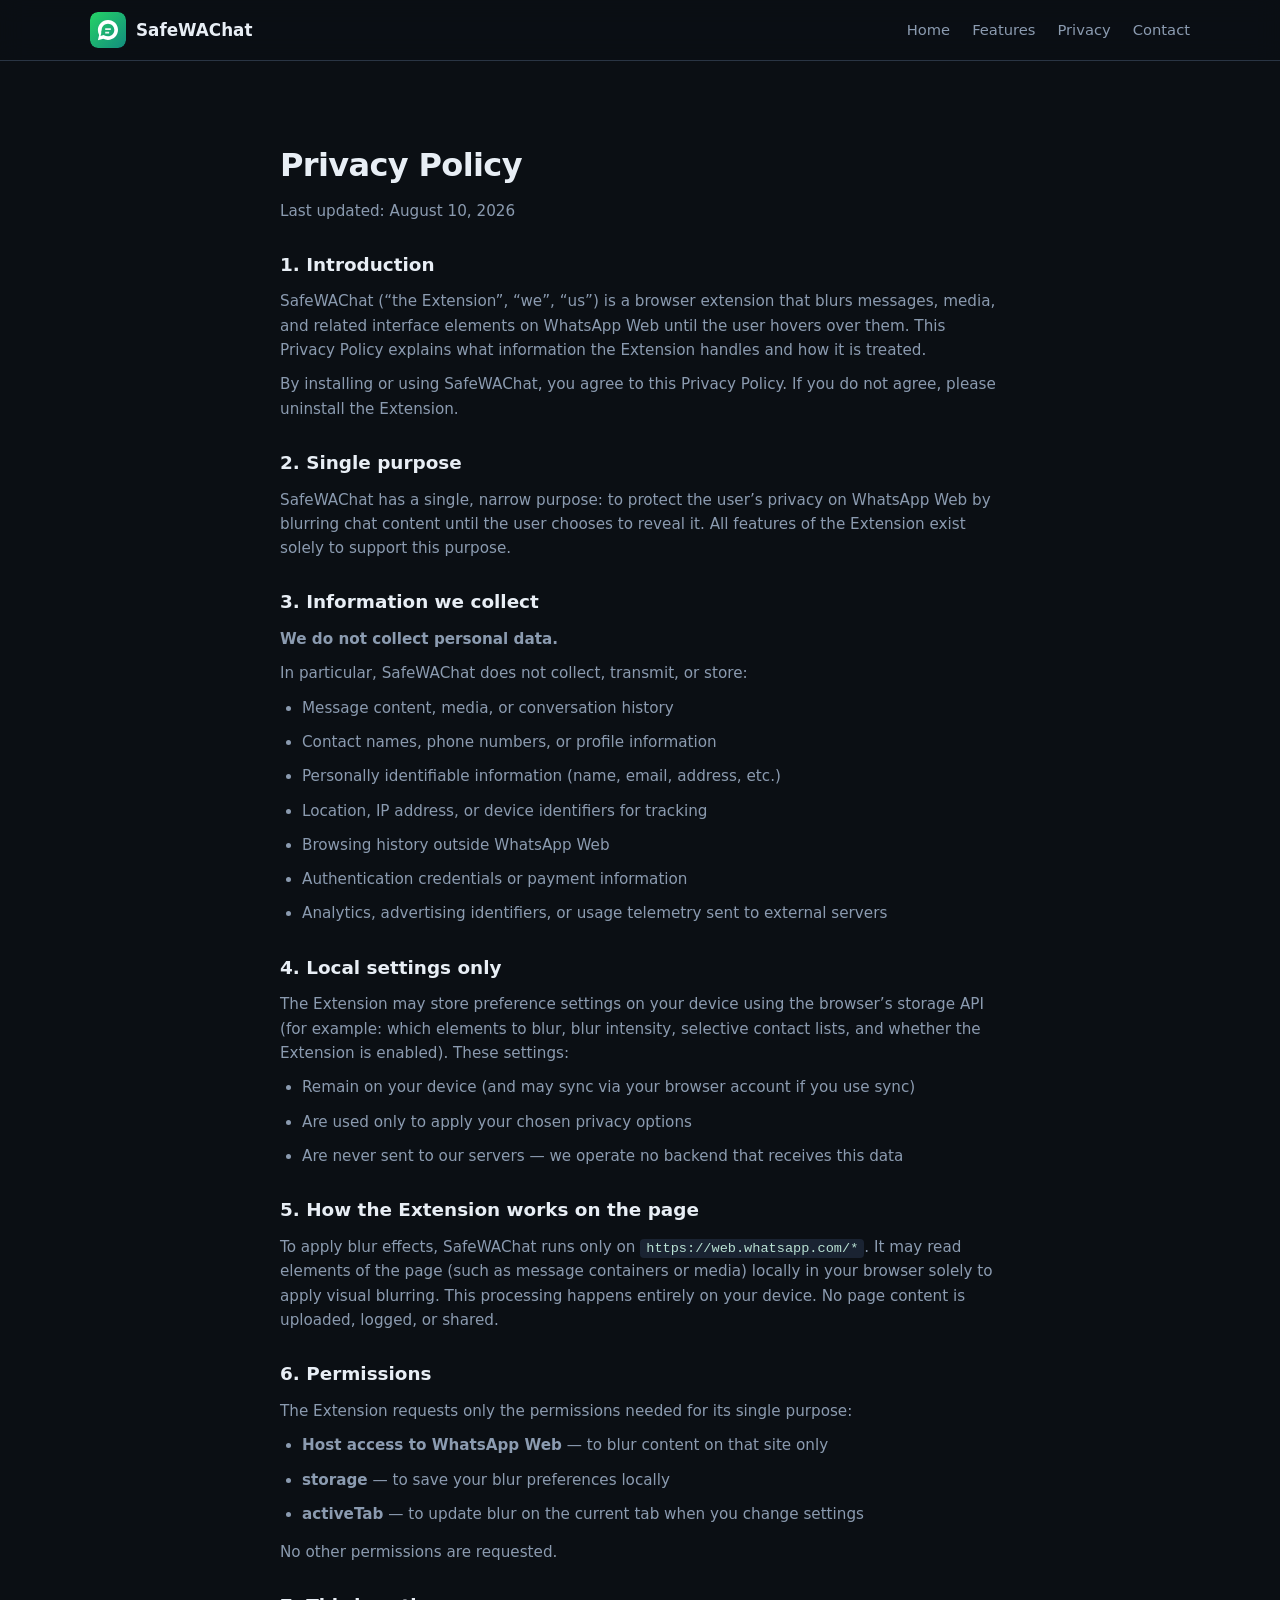
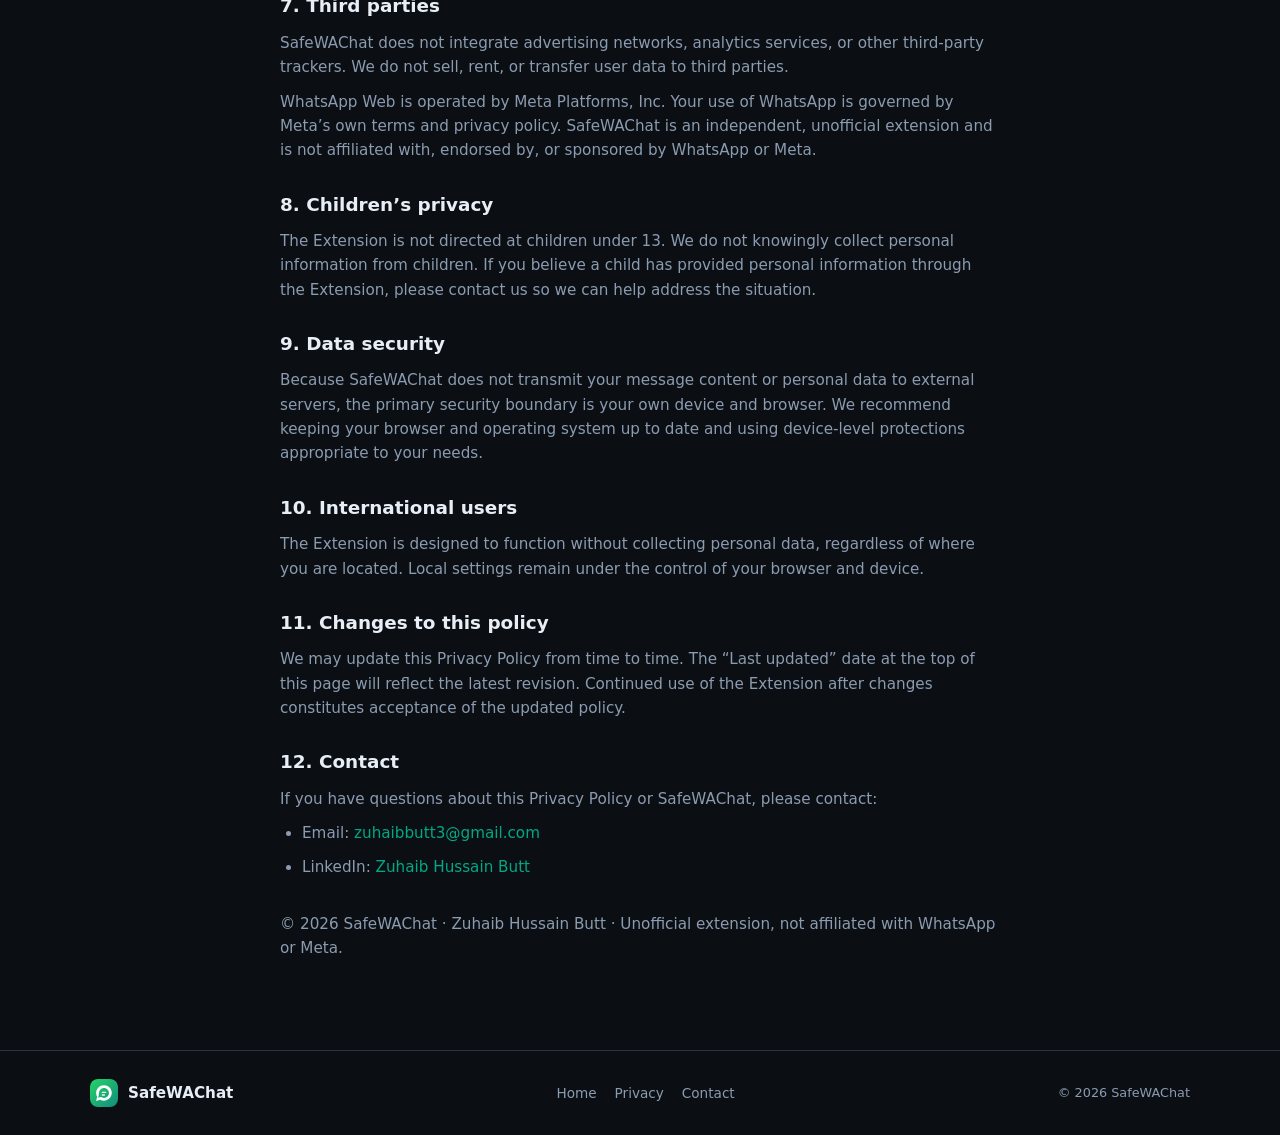
==== commit eb743d88: "Update SafeWAChat: full refined landing page and privacy policy" ====
--- a/docs/privacy.html
+++ b/docs/privacy.html
@@ -3,95 +3,159 @@
 <head>
   <meta charset="UTF-8" />
   <meta name="viewport" content="width=device-width, initial-scale=1.0" />
-  <meta name="description" content="SafeWAChat Privacy Policy — how we handle data and what the extension does and does not collect." />
-  <title>Privacy Policy — SafeWAChat</title>
+  <title>Privacy Policy – SafeWAChat</title>
+  <meta name="description" content="Privacy Policy for SafeWAChat – how we handle your data." />
+  <meta name="theme-color" content="#00a884" />
   <link rel="icon" type="image/svg+xml" href="assets/icon.svg" />
   <link rel="stylesheet" href="styles.css" />
 </head>
 <body>
-  <header class="site-header">
-    <div class="container header-inner">
-      <a href="index.html" class="logo">
-        <img src="assets/icon.svg" alt="SafeWAChat" width="40" height="40" />
+  <nav class="nav">
+    <div class="container nav-inner">
+      <a href="index.html" class="brand">
+        <img src="assets/icon.svg" alt="SafeWAChat" width="36" height="36" />
         <span>SafeWAChat</span>
       </a>
-      <nav class="nav">
+      <div class="nav-links">
+        <a href="index.html">Home</a>
         <a href="index.html#features">Features</a>
-        <a href="privacy.html" class="active">Privacy</a>
+        <a href="privacy.html">Privacy</a>
         <a href="contact.html">Contact</a>
-        <a href="https://github.com/zuhaibbutt786/whatsapp-web-privacy-extension" class="btn btn-outline" target="_blank" rel="noopener">GitHub</a>
-      </nav>
+      </div>
     </div>
-  </header>
+  </nav>
 
-  <main class="page-content">
-    <div class="container narrow">
-      <h1>Privacy Policy</h1>
-      <p class="muted">Last updated: August 2026</p>
+  <main class="section">
+    <div class="container narrow policy">
+      <h1 class="section-title" style="text-align:left;margin-bottom:8px;">Privacy Policy</h1>
+      <p class="muted">Last updated: August 10, 2026</p>
 
-      <section>
-        <h2>Overview</h2>
-        <p>SafeWAChat is a Chrome extension that blurs WhatsApp Web content on your device for privacy. This policy explains what the extension does with data.</p>
-      </section>
+      <h2>1. Introduction</h2>
+      <p>
+        SafeWAChat (“the Extension”, “we”, “us”) is a browser extension that blurs messages, media,
+        and related interface elements on WhatsApp Web until the user hovers over them.
+        This Privacy Policy explains what information the Extension handles and how it is treated.
+      </p>
+      <p>
+        By installing or using SafeWAChat, you agree to this Privacy Policy.
+        If you do not agree, please uninstall the Extension.
+      </p>
 
-      <section>
-        <h2>What we collect</h2>
-        <p><strong>We collect nothing.</strong> SafeWAChat does not send any data to our servers or to third parties. There is no analytics, no tracking, and no account required.</p>
-      </section>
+      <h2>2. Single purpose</h2>
+      <p>
+        SafeWAChat has a single, narrow purpose: to protect the user’s privacy on WhatsApp Web
+        by blurring chat content until the user chooses to reveal it. All features of the Extension
+        exist solely to support this purpose.
+      </p>
 
-      <section>
-        <h2>What stays on your device</h2>
-        <p>Settings (blur preferences, selective contacts, timers, and similar options) are stored only in your browser’s local storage via the Chrome storage API. This data never leaves your computer.</p>
-      </section>
+      <h2>3. Information we collect</h2>
+      <p><strong>We do not collect personal data.</strong></p>
+      <p>In particular, SafeWAChat does not collect, transmit, or store:</p>
+      <ul>
+        <li>Message content, media, or conversation history</li>
+        <li>Contact names, phone numbers, or profile information</li>
+        <li>Personally identifiable information (name, email, address, etc.)</li>
+        <li>Location, IP address, or device identifiers for tracking</li>
+        <li>Browsing history outside WhatsApp Web</li>
+        <li>Authentication credentials or payment information</li>
+        <li>Analytics, advertising identifiers, or usage telemetry sent to external servers</li>
+      </ul>
 
-      <section>
-        <h2>Permissions</h2>
-        <ul>
-          <li><strong>storage</strong> — to save your privacy settings locally.</li>
-          <li><strong>activeTab</strong> — to apply blur only on the WhatsApp Web tab when needed.</li>
-          <li><strong>host permission for web.whatsapp.com</strong> — required so the extension can inject the blur styles and scripts on WhatsApp Web.</li>
-        </ul>
-        <p>We do not request access to other sites or to your WhatsApp messages beyond what is needed to apply visual blur on the page you already have open.</p>
-      </section>
+      <h2>4. Local settings only</h2>
+      <p>
+        The Extension may store preference settings on your device using the browser’s storage API
+        (for example: which elements to blur, blur intensity, selective contact lists, and whether
+        the Extension is enabled). These settings:
+      </p>
+      <ul>
+        <li>Remain on your device (and may sync via your browser account if you use sync)</li>
+        <li>Are used only to apply your chosen privacy options</li>
+        <li>Are never sent to our servers — we operate no backend that receives this data</li>
+      </ul>
 
-      <section>
-        <h2>WhatsApp content</h2>
-        <p>The extension only changes how content is displayed in your browser (blur / unblur). It does not read, store, or transmit message text, media, or contact lists beyond the minimal processing required for the blur UI.</p>
-      </section>
+      <h2>5. How the Extension works on the page</h2>
+      <p>
+        To apply blur effects, SafeWAChat runs only on <code>https://web.whatsapp.com/*</code>.
+        It may read elements of the page (such as message containers or media) locally in your browser
+        solely to apply visual blurring. This processing happens entirely on your device.
+        No page content is uploaded, logged, or shared.
+      </p>
 
-      <section>
-        <h2>Third-party services</h2>
-        <p>SafeWAChat does not integrate with any third-party analytics, ads, or cloud services. The only external link is the optional GitHub repository for source code and updates.</p>
-      </section>
+      <h2>6. Permissions</h2>
+      <p>The Extension requests only the permissions needed for its single purpose:</p>
+      <ul>
+        <li><strong>Host access to WhatsApp Web</strong> — to blur content on that site only</li>
+        <li><strong>storage</strong> — to save your blur preferences locally</li>
+        <li><strong>activeTab</strong> — to update blur on the current tab when you change settings</li>
+      </ul>
+      <p>No other permissions are requested.</p>
 
-      <section>
-        <h2>Children’s privacy</h2>
-        <p>The extension is not directed at children under 13. We do not knowingly collect any personal information from children.</p>
-      </section>
+      <h2>7. Third parties</h2>
+      <p>
+        SafeWAChat does not integrate advertising networks, analytics services, or other third-party
+        trackers. We do not sell, rent, or transfer user data to third parties.
+      </p>
+      <p>
+        WhatsApp Web is operated by Meta Platforms, Inc. Your use of WhatsApp is governed by Meta’s
+        own terms and privacy policy. SafeWAChat is an independent, unofficial extension and is not
+        affiliated with, endorsed by, or sponsored by WhatsApp or Meta.
+      </p>
 
-      <section>
-        <h2>Changes</h2>
-        <p>If this policy changes, we will update the date at the top of this page. Continued use of the extension after changes means you accept the updated policy.</p>
-      </section>
+      <h2>8. Children’s privacy</h2>
+      <p>
+        The Extension is not directed at children under 13. We do not knowingly collect personal
+        information from children. If you believe a child has provided personal information through
+        the Extension, please contact us so we can help address the situation.
+      </p>
 
-      <section>
-        <h2>Contact</h2>
-        <p>Questions about privacy? See the <a href="contact.html">Contact</a> page or open an issue on <a href="https://github.com/zuhaibbutt786/whatsapp-web-privacy-extension" target="_blank" rel="noopener">GitHub</a>.</p>
-      </section>
+      <h2>9. Data security</h2>
+      <p>
+        Because SafeWAChat does not transmit your message content or personal data to external servers,
+        the primary security boundary is your own device and browser. We recommend keeping your browser
+        and operating system up to date and using device-level protections appropriate to your needs.
+      </p>
+
+      <h2>10. International users</h2>
+      <p>
+        The Extension is designed to function without collecting personal data, regardless of where
+        you are located. Local settings remain under the control of your browser and device.
+      </p>
+
+      <h2>11. Changes to this policy</h2>
+      <p>
+        We may update this Privacy Policy from time to time. The “Last updated” date at the top of
+        this page will reflect the latest revision. Continued use of the Extension after changes
+        constitutes acceptance of the updated policy.
+      </p>
+
+      <h2>12. Contact</h2>
+      <p>
+        If you have questions about this Privacy Policy or SafeWAChat, please contact:
+      </p>
+      <ul>
+        <li>Email: <a href="mailto:zuhaibbutt3@gmail.com">zuhaibbutt3@gmail.com</a></li>
+        <li>LinkedIn: <a href="https://www.linkedin.com/in/zuhaib-hussain-butt-6628141a4" target="_blank" rel="noopener">Zuhaib Hussain Butt</a></li>
+      </ul>
+
+      <p class="muted" style="margin-top:32px;">
+        © 2026 SafeWAChat · Zuhaib Hussain Butt · Unofficial extension, not affiliated with WhatsApp or Meta.
+      </p>
     </div>
   </main>
 
-  <footer class="site-footer">
+  <footer class="footer">
     <div class="container footer-inner">
-      <p>© 2026 SafeWAChat. Built for privacy.</p>
+      <div class="brand">
+        <img src="assets/icon.svg" alt="" width="28" height="28" />
+        <span>SafeWAChat</span>
+      </div>
       <div class="footer-links">
-        <a href="privacy.html">Privacy Policy</a>
+        <a href="index.html">Home</a>
+        <a href="privacy.html">Privacy</a>
         <a href="contact.html">Contact</a>
-        <a href="https://github.com/zuhaibbutt786/whatsapp-web-privacy-extension" target="_blank" rel="noopener">GitHub</a>
       </div>
+      <p class="copy">© 2026 SafeWAChat</p>
     </div>
   </footer>
-
-  <script src="script.js"></script>
 </body>
 </html>
